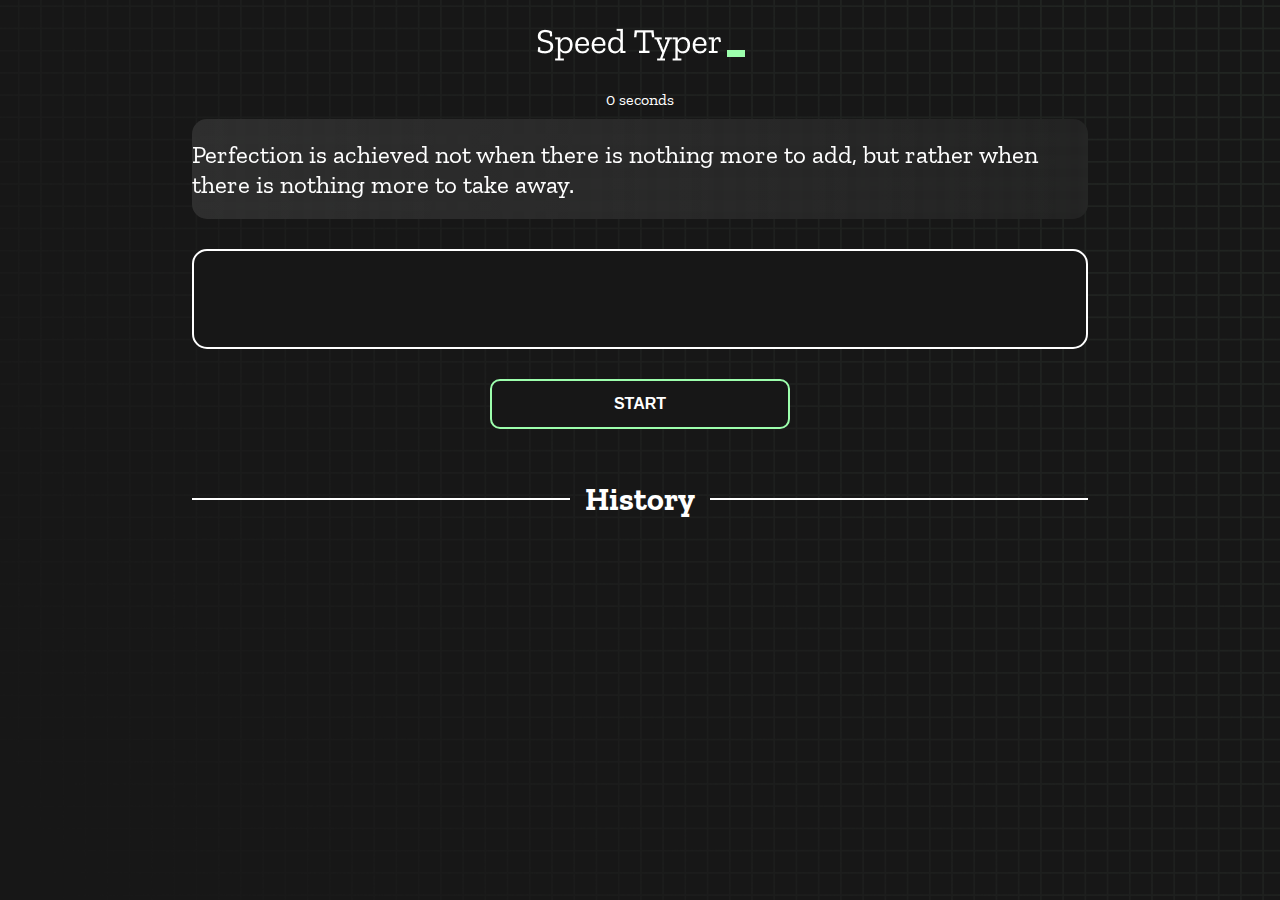
==== index.html @ 2af80468 "Initial commit" ====
<!DOCTYPE html>
<html lang="en">
  <head>
    <meta charset="UTF-8" />
    <meta http-equiv="X-UA-Compatible" content="IE=edge" />
    <meta name="viewport" content="width=device-width, initial-scale=1.0" />
    <title>Speed Monster</title>
    <link rel="stylesheet" href="styles.css" />
    <link rel="preconnect" href="https://fonts.googleapis.com" />
    <link rel="preconnect" href="https://fonts.gstatic.com" crossorigin />
    <link
      href="https://fonts.googleapis.com/css2?family=Zilla+Slab:wght@300;400;500&display=swap"
      rel="stylesheet"
    />
  </head>
  <body>
    <h1 class="title"><img src="./logo.png" /></h1>
    <div id="show-time">0 seconds</div>

    <div class="box-container">
      <div id="question"></div>

      <div id="display" class="inactive"></div>

      <div class="buttons">
        <button id="starts">START</button>
      </div>

      <div class="divider-container">
        <div class="line"></div>
        <h1 class="title2">History</h1>
        <div class="line"></div>
      </div>
      <div id="histories"></div>
    </div>

    <div id="countdown"></div>
    <div id="modal-background" class="hidden"></div>
    <div id="result" class="hidden"></div>

    <script src="./history.js"></script>
    <script src="./script.js"></script>
  </body>
</html>
---- styles.css ----
* {
  padding: 0;
  margin: 0;
  box-sizing: border-box;
}

body {
  background-image: url("./bg.png");
  background-size: cover;
  background-position: left top;
  font-family: "Zilla Slab", serif;
}

.box-container {
  width: 70%;
  margin: 0 auto;
}

#question {
  height: 100px;
  display: flex;
  align-items: center;
  justify-content: center;
  color: white;
  font-size: 25px;
  border-radius: 15px;
  background: rgb(255, 255, 255);
  background: linear-gradient(
    92.49deg,
    rgba(255, 255, 255, 0.1) 0.18%,
    rgba(255, 255, 255, 0.05) 99.85%
  );
  backdrop-filter: blur(5px);
  margin-bottom: 30px;
}

#display {
  height: 100px;
  display: flex;
  flex-wrap: wrap;
  align-items: center;
  padding-left: 5rem;
  color: white;
  font-size: 32px;
  background-color: #171717;
  border: 2px solid #9dffad;
  border-radius: 15px;
}

#countdown {
  position: fixed;
  height: 100vh;
  width: 100vw;
  background-color: rgba(0, 0, 0, 0.8);
  top: 0;
  left: 0;
  display: flex;
  align-items: center;
  justify-content: center;
  font-size: 3rem;
  color: white;
  display: none;
}
#result {
  position: fixed;
  top: 10%; 
  left: 10%;
  transform: translate(-50%, -50%);
  height: 250px;
  width: 400px;
  background-color: #171717;
  border-radius: 15px;
  border: 2px solid #9dffad;
  color: white;
  text-align: center;
  padding: 2rem;
}
#show-time{
  text-align: center;
  color: white;
  margin: 10px 0;
}

.green {
  color: #9dffad;
}
.red {
  color: #eb6565;
}
.bold {
  font-weight: 700;
}
.inactive {
  border: 2px solid white !important;
}
.hidden {
  display: none;
}
.title {
  text-align: center;
  color: white;
  margin: 20px 0;
}

.divider-container {
  height: 80px;
  display: flex;
  justify-content: center;
  align-items: center;
  gap: 15px;
  margin: 0 auto;
}

.line {
  height: 2px;
  background: white;
  width: 100%;
}

.title2 {
  color: white;
  display: block;
}

.buttons {
  display: flex;
  justify-content: center;
  margin: 30px 0;
}
button {
  padding: 10px 20px;
  border: none;
  font-size: 16px;
  font-weight: bold;
  width: 300px;
  height: 50px;
  color: white;
  background-color: #171717;
  border-radius: 10px;
  border: 2px solid #9dffad;
  cursor: pointer;
}

#histories {
  display: flex;
  flex-wrap: wrap;
  justify-content: space-around;
}

.card {
  width: 100%;
  height: 100%;
  padding: 50px;
  display: flex;
  justify-content: space-between;
  align-items: center;
  padding: 20px 30px;
  color: white;
  border-radius: 15px;
  background: rgb(255, 255, 255);
  background: linear-gradient(
    92.49deg,
    rgba(255, 255, 255, 0.1) 0.18%,
    rgba(255, 255, 255, 0.05) 99.85%
  );
  backdrop-filter: blur(5px);
  margin-bottom: 30px;
}

#modal-background {
  background: rgb(255, 255, 255);
  background: linear-gradient(
    92.49deg,
    rgba(255, 255, 255, 0.1) 0.18%,
    rgba(255, 255, 255, 0.05) 99.85%
  );
  backdrop-filter: blur(5px);
  height: 100vh;
  width: 100%;
  position: fixed;
  top: 0;
}

@media only screen and (max-width: 700px) {
  .box-container {
    padding: 0 20px;
    width: 100%;
  }
  .card {
    flex-direction: column;
  }
}
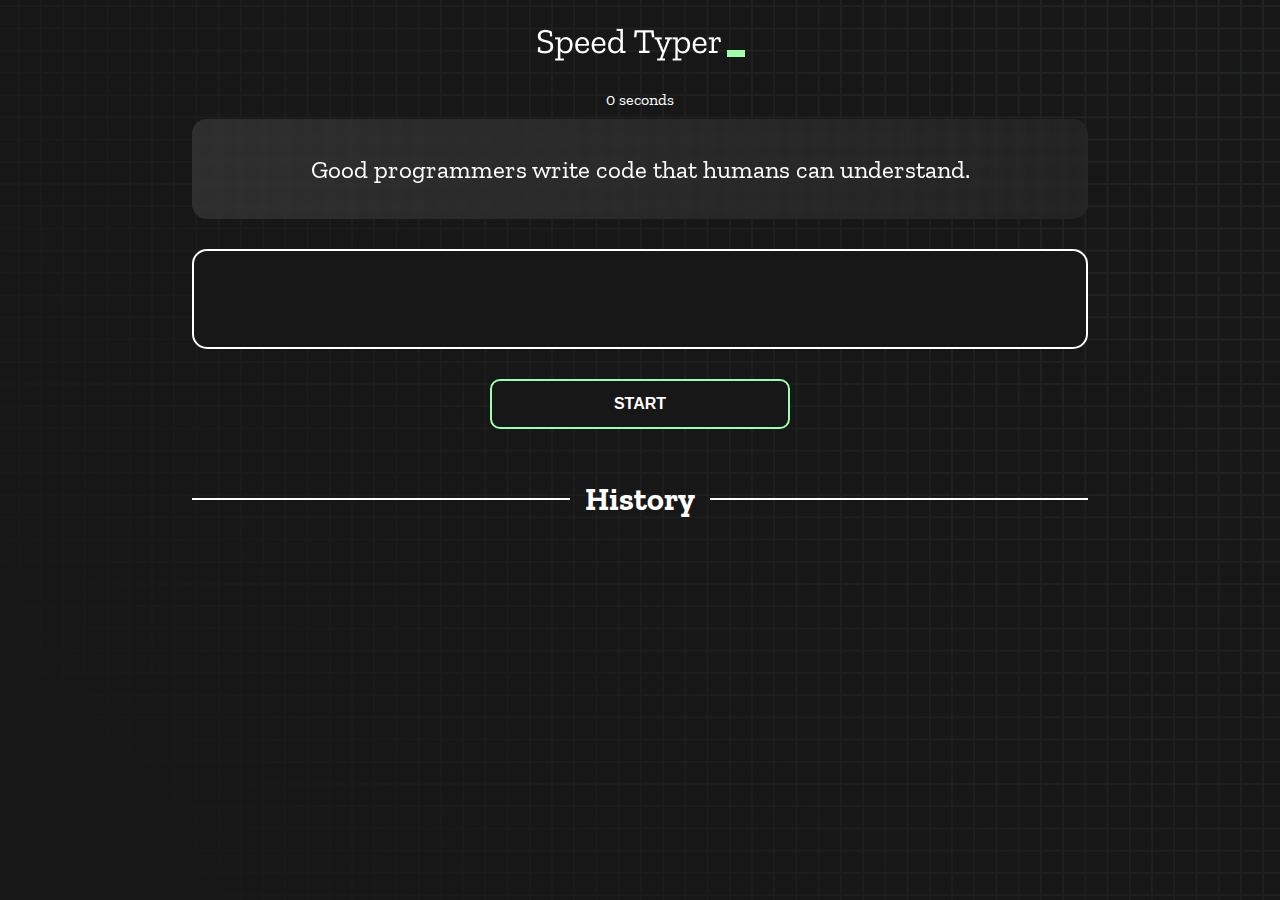
==== commit 7311f702: "Fixed CountDown Display." ====
--- a/index.html
+++ b/index.html
@@ -1,44 +1,44 @@
 <!DOCTYPE html>
 <html lang="en">
-  <head>
-    <meta charset="UTF-8" />
-    <meta http-equiv="X-UA-Compatible" content="IE=edge" />
-    <meta name="viewport" content="width=device-width, initial-scale=1.0" />
-    <title>Speed Monster</title>
-    <link rel="stylesheet" href="styles.css" />
-    <link rel="preconnect" href="https://fonts.googleapis.com" />
-    <link rel="preconnect" href="https://fonts.gstatic.com" crossorigin />
-    <link
-      href="https://fonts.googleapis.com/css2?family=Zilla+Slab:wght@300;400;500&display=swap"
-      rel="stylesheet"
-    />
-  </head>
-  <body>
-    <h1 class="title"><img src="./logo.png" /></h1>
-    <div id="show-time">0 seconds</div>
 
-    <div class="box-container">
-      <div id="question"></div>
+<head>
+  <meta charset="UTF-8" />
+  <meta http-equiv="X-UA-Compatible" content="IE=edge" />
+  <meta name="viewport" content="width=device-width, initial-scale=1.0" />
+  <title>Typing Master...</title>
+  <link rel="stylesheet" href="styles.css" />
+  <link rel="preconnect" href="https://fonts.googleapis.com" />
+  <link rel="preconnect" href="https://fonts.gstatic.com" crossorigin />
+  <link href="https://fonts.googleapis.com/css2?family=Zilla+Slab:wght@300;400;500&display=swap" rel="stylesheet" />
+</head>
 
-      <div id="display" class="inactive"></div>
+<body>
+  <h1 class="title"><img src="./logo.png" /></h1>
+  <div id="show-time">0 seconds</div>
 
-      <div class="buttons">
-        <button id="starts">START</button>
-      </div>
+  <div class="box-container">
+    <div id="question"></div>
 
-      <div class="divider-container">
-        <div class="line"></div>
-        <h1 class="title2">History</h1>
-        <div class="line"></div>
-      </div>
-      <div id="histories"></div>
+    <div id="display" class="inactive"></div>
+
+    <div class="buttons">
+      <button id="starts">START</button>
     </div>
 
-    <div id="countdown"></div>
-    <div id="modal-background" class="hidden"></div>
-    <div id="result" class="hidden"></div>
+    <div class="divider-container">
+      <div class="line"></div>
+      <h1 class="title2">History</h1>
+      <div class="line"></div>
+    </div>
+    <div id="histories"></div>
+  </div>
 
-    <script src="./history.js"></script>
-    <script src="./script.js"></script>
-  </body>
-</html>
+  <div id="countdown"></div>
+  <div id="modal-background" class="hidden"></div>
+  <div id="result" class="hidden"></div>
+
+  <script src="./history.js"></script>
+  <script src="./script.js"></script>
+</body>
+
+</html>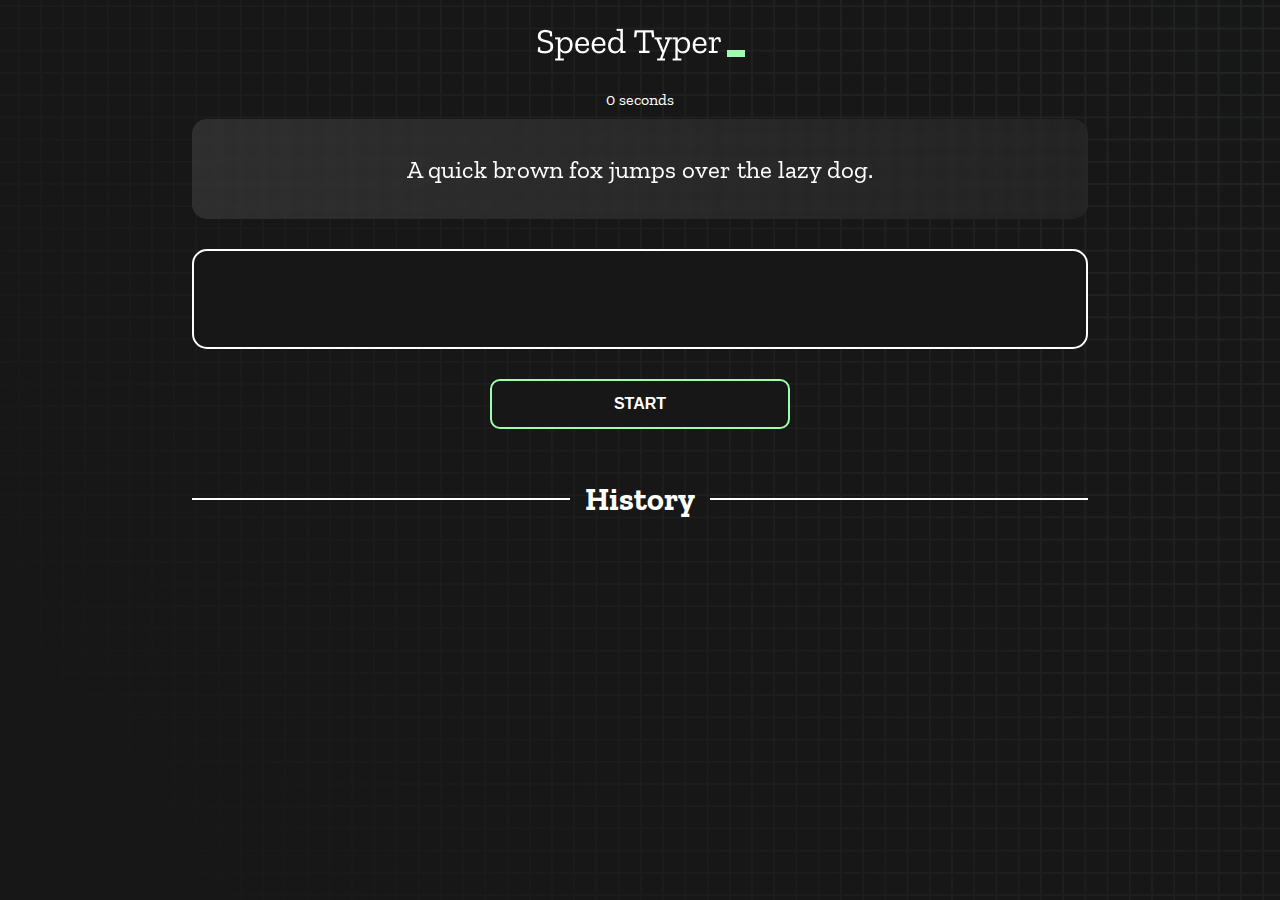
==== commit 9a6ffcec: "Make History Responsive For mobile and Desktop Deviece." ====
--- a/index.html
+++ b/index.html
@@ -9,6 +9,7 @@
   <link rel="stylesheet" href="styles.css" />
   <link rel="preconnect" href="https://fonts.googleapis.com" />
   <link rel="preconnect" href="https://fonts.gstatic.com" crossorigin />
+
   <link href="https://fonts.googleapis.com/css2?family=Zilla+Slab:wght@300;400;500&display=swap" rel="stylesheet" />
 </head>
 
@@ -30,7 +31,7 @@
       <h1 class="title2">History</h1>
       <div class="line"></div>
     </div>
-    <div id="histories"></div>
+    <div id="histories" class="wrapper"></div>
   </div>
 
   <div id="countdown"></div>
@@ -39,6 +40,7 @@
 
   <script src="./history.js"></script>
   <script src="./script.js"></script>
+
 </body>
 
 </html>--- a/styles.css
+++ b/styles.css
@@ -141,10 +141,34 @@
   cursor: pointer;
 }
 
-#histories {
+/* #histories {
   display: flex;
   flex-wrap: wrap;
   justify-content: space-around;
+} */
+
+.history-display{
+  display: flex;
+  flex-direction: column;
+  row-gap: 5px;
+  /* justify-content: center; */
+  text-align: center;
+  /* align-items: center; */
+}
+
+.wrapper {
+  display: grid;
+  grid-template-columns: repeat(3, 1fr);
+  /* grid-template-rows: auto auto auto;  */
+  column-gap: 20px;
+  row-gap: 20px;
+}
+
+@media only screen and (max-width: 767px){
+  .wrapper{
+    display: flex;
+    flex-direction: column;
+  }
 }
 
 .card {
@@ -166,6 +190,7 @@
   backdrop-filter: blur(5px);
   margin-bottom: 30px;
 }
+
 
 #modal-background {
   background: rgb(255, 255, 255);
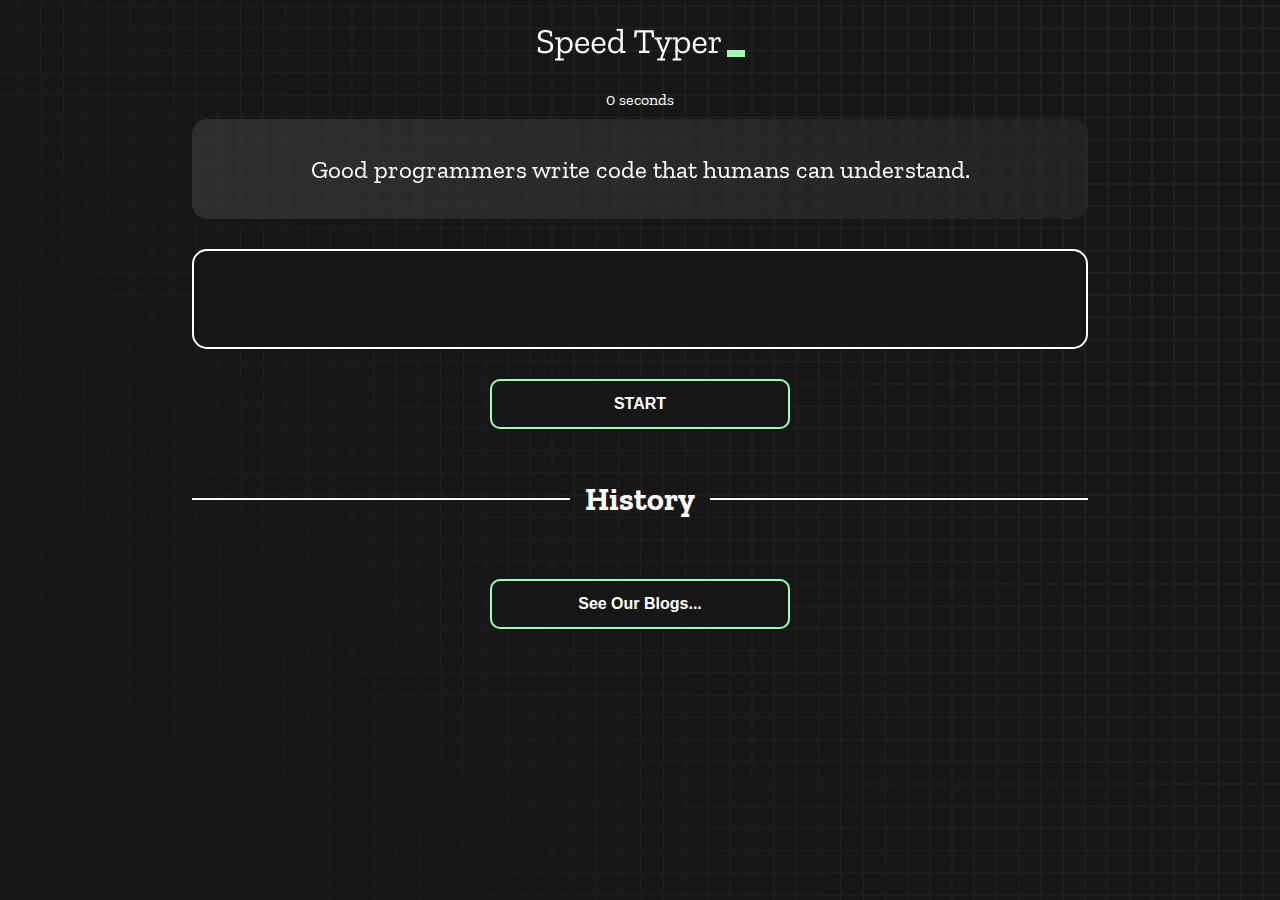
==== commit 845aebc7: "Few more changes" ====
--- a/index.html
+++ b/index.html
@@ -38,6 +38,8 @@
   <div id="modal-background" class="hidden"></div>
   <div id="result" class="hidden"></div>
 
+  <div class="blog-button"><button onclick="window.location.href='blog.html';">See Our Blogs...</a></button></div>
+
   <script src="./history.js"></script>
   <script src="./script.js"></script>
 
--- a/styles.css
+++ b/styles.css
@@ -25,11 +25,9 @@
   font-size: 25px;
   border-radius: 15px;
   background: rgb(255, 255, 255);
-  background: linear-gradient(
-    92.49deg,
-    rgba(255, 255, 255, 0.1) 0.18%,
-    rgba(255, 255, 255, 0.05) 99.85%
-  );
+  background: linear-gradient(92.49deg,
+      rgba(255, 255, 255, 0.1) 0.18%,
+      rgba(255, 255, 255, 0.05) 99.85%);
   backdrop-filter: blur(5px);
   margin-bottom: 30px;
 }
@@ -38,6 +36,7 @@
   height: 100px;
   display: flex;
   flex-wrap: wrap;
+  overflow: hidden;
   align-items: center;
   padding-left: 5rem;
   color: white;
@@ -61,10 +60,11 @@
   color: white;
   display: none;
 }
+
 #result {
   position: fixed;
-  top: 10%; 
-  left: 10%;
+  top: 50%;
+  left: 50%;
   transform: translate(-50%, -50%);
   height: 250px;
   width: 400px;
@@ -75,7 +75,8 @@
   text-align: center;
   padding: 2rem;
 }
-#show-time{
+
+#show-time {
   text-align: center;
   color: white;
   margin: 10px 0;
@@ -84,18 +85,23 @@
 .green {
   color: #9dffad;
 }
+
 .red {
   color: #eb6565;
 }
+
 .bold {
   font-weight: 700;
 }
+
 .inactive {
   border: 2px solid white !important;
 }
+
 .hidden {
   display: none;
 }
+
 .title {
   text-align: center;
   color: white;
@@ -127,6 +133,14 @@
   justify-content: center;
   margin: 30px 0;
 }
+
+.blog-button{
+  display: flex;
+  justify-content: center;
+  margin: 40px 0;
+  border-radius: 5px;
+}
+
 button {
   padding: 10px 20px;
   border: none;
@@ -141,31 +155,23 @@
   cursor: pointer;
 }
 
-/* #histories {
-  display: flex;
-  flex-wrap: wrap;
-  justify-content: space-around;
-} */
-
-.history-display{
+
+.history-display {
   display: flex;
   flex-direction: column;
   row-gap: 5px;
-  /* justify-content: center; */
-  text-align: center;
-  /* align-items: center; */
+  text-align: center;
 }
 
 .wrapper {
   display: grid;
   grid-template-columns: repeat(3, 1fr);
-  /* grid-template-rows: auto auto auto;  */
   column-gap: 20px;
   row-gap: 20px;
 }
 
-@media only screen and (max-width: 767px){
-  .wrapper{
+@media only screen and (max-width: 767px) {
+  .wrapper {
     display: flex;
     flex-direction: column;
   }
@@ -182,11 +188,9 @@
   color: white;
   border-radius: 15px;
   background: rgb(255, 255, 255);
-  background: linear-gradient(
-    92.49deg,
-    rgba(255, 255, 255, 0.1) 0.18%,
-    rgba(255, 255, 255, 0.05) 99.85%
-  );
+  background: linear-gradient(92.49deg,
+      rgba(255, 255, 255, 0.1) 0.18%,
+      rgba(255, 255, 255, 0.05) 99.85%);
   backdrop-filter: blur(5px);
   margin-bottom: 30px;
 }
@@ -194,11 +198,9 @@
 
 #modal-background {
   background: rgb(255, 255, 255);
-  background: linear-gradient(
-    92.49deg,
-    rgba(255, 255, 255, 0.1) 0.18%,
-    rgba(255, 255, 255, 0.05) 99.85%
-  );
+  background: linear-gradient(92.49deg,
+      rgba(255, 255, 255, 0.1) 0.18%,
+      rgba(255, 255, 255, 0.05) 99.85%);
   backdrop-filter: blur(5px);
   height: 100vh;
   width: 100%;
@@ -211,7 +213,8 @@
     padding: 0 20px;
     width: 100%;
   }
+
   .card {
     flex-direction: column;
   }
-}
+}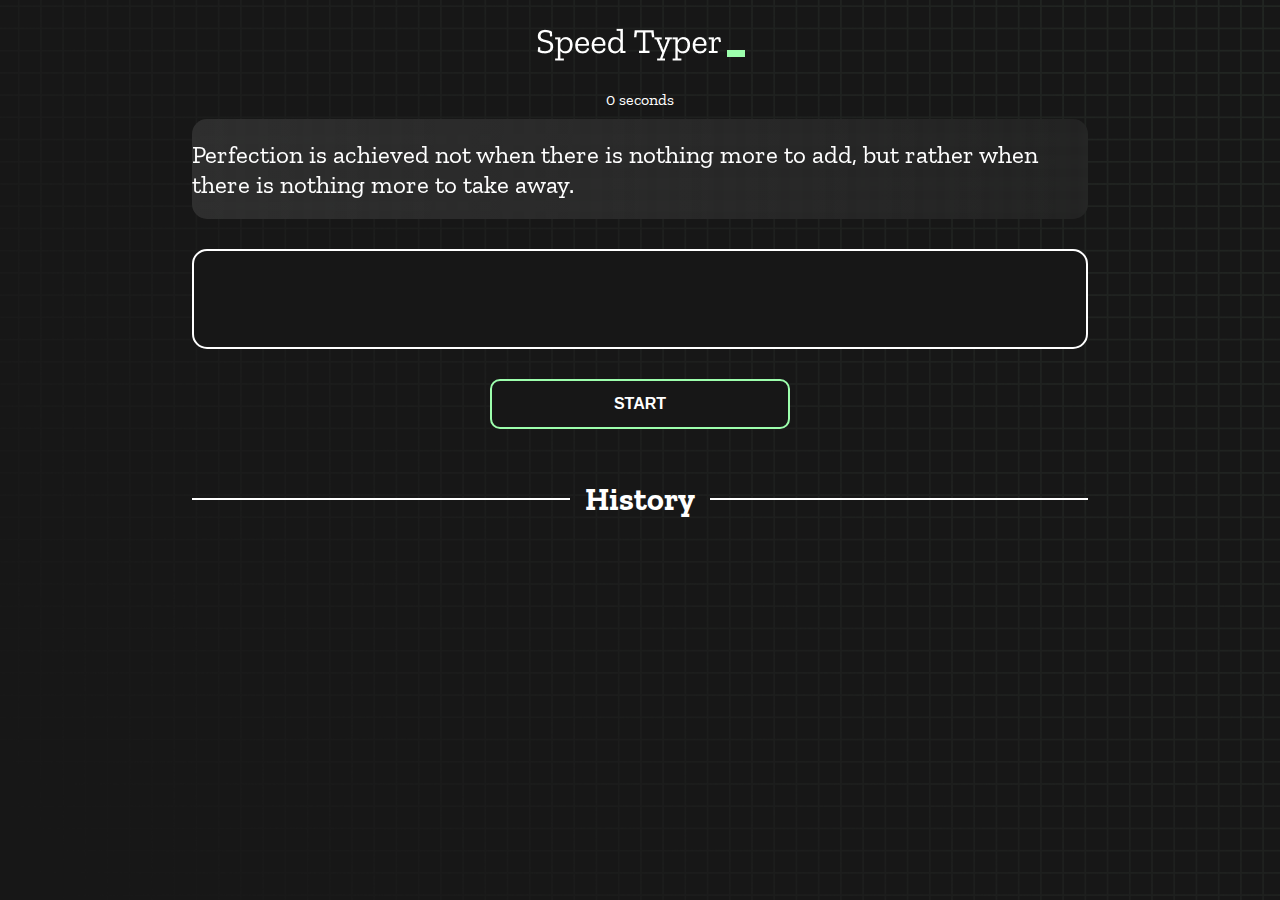
==== commit 503d04a7: "Last Changes." ====
--- a/index.html
+++ b/index.html
@@ -38,8 +38,6 @@
   <div id="modal-background" class="hidden"></div>
   <div id="result" class="hidden"></div>
 
-  <div class="blog-button"><button onclick="window.location.href='blog.html';">See Our Blogs...</a></button></div>
-
   <script src="./history.js"></script>
   <script src="./script.js"></script>
 
